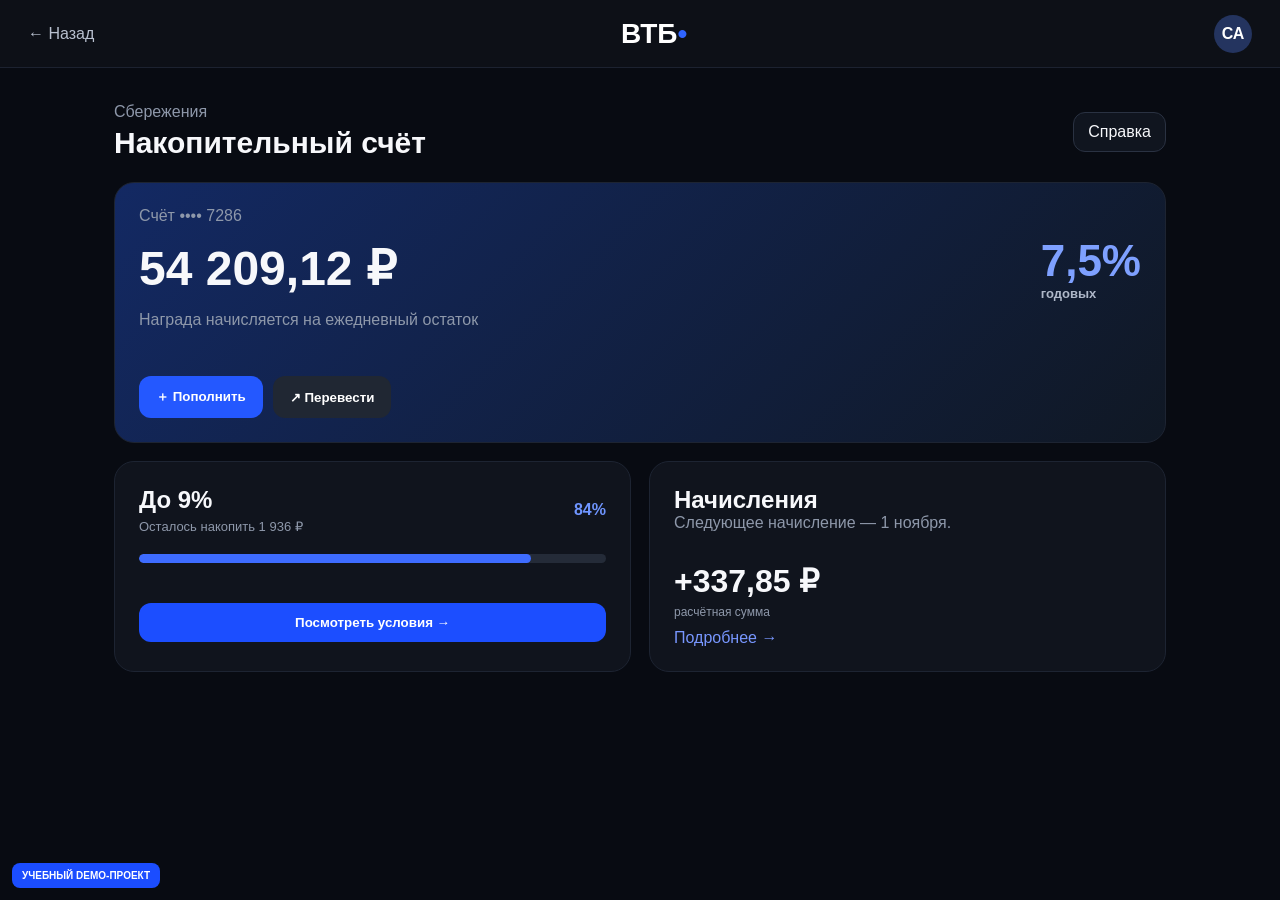
==== savings.html @ 23150d65 "Add files via upload" ====
<!DOCTYPE html><html lang="ru"><head><meta charset="UTF-8"><meta name="viewport" content="width=device-width,initial-scale=1"><title>Накопительный счёт — DEMO</title><link rel="stylesheet" href="style.css"></head><body><div class="demo-badge">УЧЕБНЫЙ DEMO-ПРОЕКТ</div><header class="header"><a class="back-link" href="index.html">← Назад</a><a class="logo" href="index.html">ВТБ<span>•</span></a><button class="avatar" data-action="profile">СА</button></header><main class="savings-page"><div class="page-head"><div><p class="eyebrow">Сбережения</p><h1>Накопительный счёт</h1></div><button class="outline-btn" data-action="help">Справка</button></div><section class="savings-hero card"><div><span class="label">Счёт •••• 7286</span><h2>54 209,12 ₽</h2><p>Награда начисляется на ежедневный остаток</p></div><div class="rate-big">7,5%<small>годовых</small></div><div class="button-row"><button class="primary-btn" data-action="topup-savings">＋ Пополнить</button><button class="secondary-btn" data-action="transfer-savings">↗ Перевести</button></div></section><div class="savings-grid"><article class="card"><div class="section-title"><div><h2>До 9%</h2><p>Осталось накопить 1 936 ₽</p></div><span class="percent">84%</span></div><div class="progress"><span></span></div><button class="full-btn" data-action="goal">Посмотреть условия →</button></article><article class="card"><h2>Начисления</h2><p class="muted">Следующее начисление — 1 ноября.</p><div class="earning">+337,85 ₽<small>расчётная сумма</small></div><button class="text-btn" data-action="help">Подробнее →</button></article></div></main><div class="modal" id="modal"><div class="modal-box"><button class="modal-close" data-action="close">×</button><div id="modalContent"></div></div></div><script src="app.js"></script></body></html>
---- style.css ----
*{box-sizing:border-box;margin:0;padding:0}body{font-family:Arial,sans-serif;background:#080b12;color:#f7f8fb;min-height:100vh}.demo-badge{position:fixed;bottom:12px;left:12px;z-index:2000;background:#1b4dff;color:#fff;padding:7px 10px;border-radius:8px;font-size:10px;font-weight:700}.header{height:68px;border-bottom:1px solid #1c2230;background:#0d1017;display:flex;align-items:center;justify-content:space-between;padding:0 28px;position:sticky;top:0;z-index:100}.logo{font-size:28px;font-weight:800;color:#fff;text-decoration:none}.logo span{color:#2f64ff}.header-actions{display:flex;gap:10px;align-items:center}.header-link,.icon-btn,.avatar,.outline-btn,.text-btn,.menu-item,.quick-card,.service-card{font:inherit;border:0;background:none;color:inherit;cursor:pointer}.header-link{padding:10px;color:#aeb6c7}.avatar{width:38px;height:38px;border-radius:50%;background:#24345f;color:#fff;font-weight:700}.avatar.big{display:grid;place-items:center}.mobile-menu{display:none}.layout{display:grid;grid-template-columns:230px minmax(0,1fr) 285px;gap:24px;padding:24px;max-width:1500px;margin:auto}.sidebar{background:#0e121a;border:1px solid #1b2230;border-radius:20px;padding:20px;height:calc(100vh - 116px);position:sticky;top:92px;display:flex;flex-direction:column}.user-card{display:flex;gap:12px;align-items:center;padding-bottom:24px;border-bottom:1px solid #1d2330}.user-card small{display:block;color:#8e98aa;margin-top:4px}.sidebar nav{padding-top:18px}.menu-item{width:100%;text-align:left;padding:13px 12px;border-radius:12px;color:#9ea7b9;margin-bottom:6px}.menu-item span{margin-left:8px}.menu-item:hover,.menu-item.active{background:#18284f;color:#fff}.sidebar-bottom{margin-top:auto}.page-head{display:flex;align-items:center;justify-content:space-between;margin-bottom:22px}.eyebrow,.muted,.account-number,.label,.card p,.transaction small,.quick-card small,.service-card small{color:#8e98aa}.page-head h1{font-size:30px;margin-top:5px}.outline-btn{border:1px solid #2a3242;padding:10px 14px;border-radius:12px;background:#10151f}.dot{display:inline-block;width:7px;height:7px;background:#4d75ff;border-radius:50%}.balance-grid{display:grid;grid-template-columns:1.35fr 1fr;gap:18px}.card{background:#10141d;border:1px solid #1d2432;border-radius:20px;padding:24px;margin-bottom:18px}.balance-card{background:linear-gradient(135deg,#14265b,#0f1728)}.card-top,.section-title{display:flex;justify-content:space-between}.balance{font-size:44px;font-weight:800;margin:24px 0 8px}.account-number{font-size:13px}.button-row{display:flex;gap:10px;margin-top:22px;flex-wrap:wrap}.primary-btn,.secondary-btn,.full-btn,.white-btn{border:0;border-radius:12px;padding:12px 17px;font-weight:700;cursor:pointer;text-decoration:none;display:inline-block}.primary-btn{background:#2458ff;color:white}.secondary-btn{background:#202733;color:white}.full-btn{background:#1c4eff;color:white;width:100%;text-align:center;margin-top:20px}.rate,.percent{color:#6f95ff;font-weight:700}.savings-mini h2{font-size:31px;margin-top:28px}.quick-grid{display:grid;grid-template-columns:repeat(4,1fr);gap:12px;margin:6px 0 18px}.quick-card{background:#10141d;border:1px solid #1d2432;border-radius:16px;padding:18px;text-align:left}.quick-icon{display:grid;place-items:center;width:36px;height:36px;border-radius:10px;background:#19284c;margin-bottom:14px}.quick-card strong,.quick-card small{display:block}.quick-card small{font-size:12px;margin-top:6px}.section-title{align-items:center;margin-bottom:15px}.section-title p{font-size:13px;margin-top:5px}.text-btn{color:#7897ff}.transactions{display:grid}.transaction{display:grid;grid-template-columns:42px 1fr auto;align-items:center;gap:12px;padding:13px 4px;border-bottom:1px solid #1c2230}.transaction:last-child{border:0}.tx-icon{width:36px;height:36px;border-radius:10px;background:#1a202b;display:grid;place-items:center}.transaction small{display:block;font-size:12px;margin-top:4px}.plus{color:#5fd39a}.support-card{background:linear-gradient(160deg,#2458ff,#102e9c);border-radius:22px;padding:26px;text-align:center;min-height:270px}.support-symbol{width:46px;height:46px;border-radius:50%;display:grid;place-items:center;background:#fff;color:#2458ff;margin:0 auto 18px;font-weight:800;font-size:22px}.support-card p{color:#d8e0ff;line-height:1.5;margin:12px 0 22px}.white-btn{background:#fff;color:#12318f;width:100%}.tip-card{display:flex;gap:12px;padding:18px;margin-top:14px;border:1px solid #1d2432;background:#10141d;border-radius:18px}.tip-card p{font-size:13px;margin-top:5px}.hidden{display:none}.modal{position:fixed;inset:0;background:rgba(0,0,0,.72);display:flex;align-items:center;justify-content:center;opacity:0;visibility:hidden;transition:.2s;z-index:1500;padding:20px}.modal.show{opacity:1;visibility:visible}.modal-box{position:relative;width:480px;max-width:100%;background:#11161f;border:1px solid #2a3241;border-radius:22px;padding:30px}.modal-close{position:absolute;right:12px;top:10px;border:0;background:transparent;color:#aeb6c7;font-size:28px;cursor:pointer}.modal-box label{display:block;color:#b9c1cf;font-size:13px;margin:14px 0}.modal-box input{display:block;width:100%;margin-top:7px;padding:13px;border:1px solid #2b3445;background:#0b0f16;color:#fff;border-radius:10px}.modal-note{color:#9ba5b6;line-height:1.5;margin-bottom:16px}.modal-amount{font-size:30px;font-weight:800;margin-top:10px}.full{width:100%;margin-top:12px}.service-grid{display:grid;grid-template-columns:1fr 1fr;gap:10px}.service-card{background:#151b25;border:1px solid #263041;border-radius:14px;padding:17px;text-align:left;min-height:90px}.service-card strong,.service-card small{display:block;margin-top:8px}.service-list{display:grid;gap:9px}.service-list button{padding:15px;background:#171d27;border:1px solid #273043;color:#fff;border-radius:12px;text-align:left}.notice{padding:14px;background:#171d27;border-radius:12px;margin:8px 0}.notice p{color:#a5afbf;margin-top:5px;font-size:13px}.toast{position:fixed;bottom:24px;left:50%;transform:translateX(-50%);background:#fff;color:#111;padding:13px 18px;border-radius:12px;z-index:3000;font-weight:700}.back-link{color:#b8c0cf;text-decoration:none}.savings-page{max-width:1100px;margin:auto;padding:35px 24px}.savings-hero{display:grid;grid-template-columns:1fr auto;gap:25px;align-items:center;background:linear-gradient(135deg,#132963,#101824)}.savings-hero h2{font-size:48px;margin:15px 0}.rate-big{font-size:44px;font-weight:800;color:#7ea0ff}.rate-big small{display:block;font-size:13px;color:#aeb7c8}.savings-hero .button-row{grid-column:1/-1}.savings-grid{display:grid;grid-template-columns:1fr 1fr;gap:18px}.progress{height:9px;background:#242b38;border-radius:99px;overflow:hidden;margin:20px 0}.progress span{display:block;height:100%;width:84%;background:#3e6cff;border-radius:99px}.earning{font-size:32px;font-weight:800;margin:30px 0 10px}.earning small{display:block;color:#8e98aa;font-size:12px;font-weight:400;margin-top:5px}@media(max-width:1100px){.layout{grid-template-columns:210px minmax(0,1fr)}.support-panel{display:none}.quick-grid{grid-template-columns:repeat(2,1fr)}}@media(max-width:760px){.header{padding:0 14px}.header-link span{display:none}.mobile-menu{display:block;font-size:22px}.layout{display:block;padding:14px}.sidebar{position:fixed;left:14px;top:82px;width:250px;height:auto;z-index:1200;transform:translateX(-120%);transition:.25s;box-shadow:0 20px 50px #000}.sidebar.open{transform:translateX(0)}.page-head h1{font-size:25px}.balance-grid,.savings-grid{grid-template-columns:1fr}.balance{font-size:37px}.quick-grid{grid-template-columns:1fr 1fr}.savings-hero{grid-template-columns:1fr}.savings-hero h2{font-size:37px}.rate-big{font-size:37px}.service-grid{grid-template-columns:1fr}.transaction{font-size:13px}.card{padding:18px}}@media(max-width:430px){.quick-grid{grid-template-columns:1fr}}
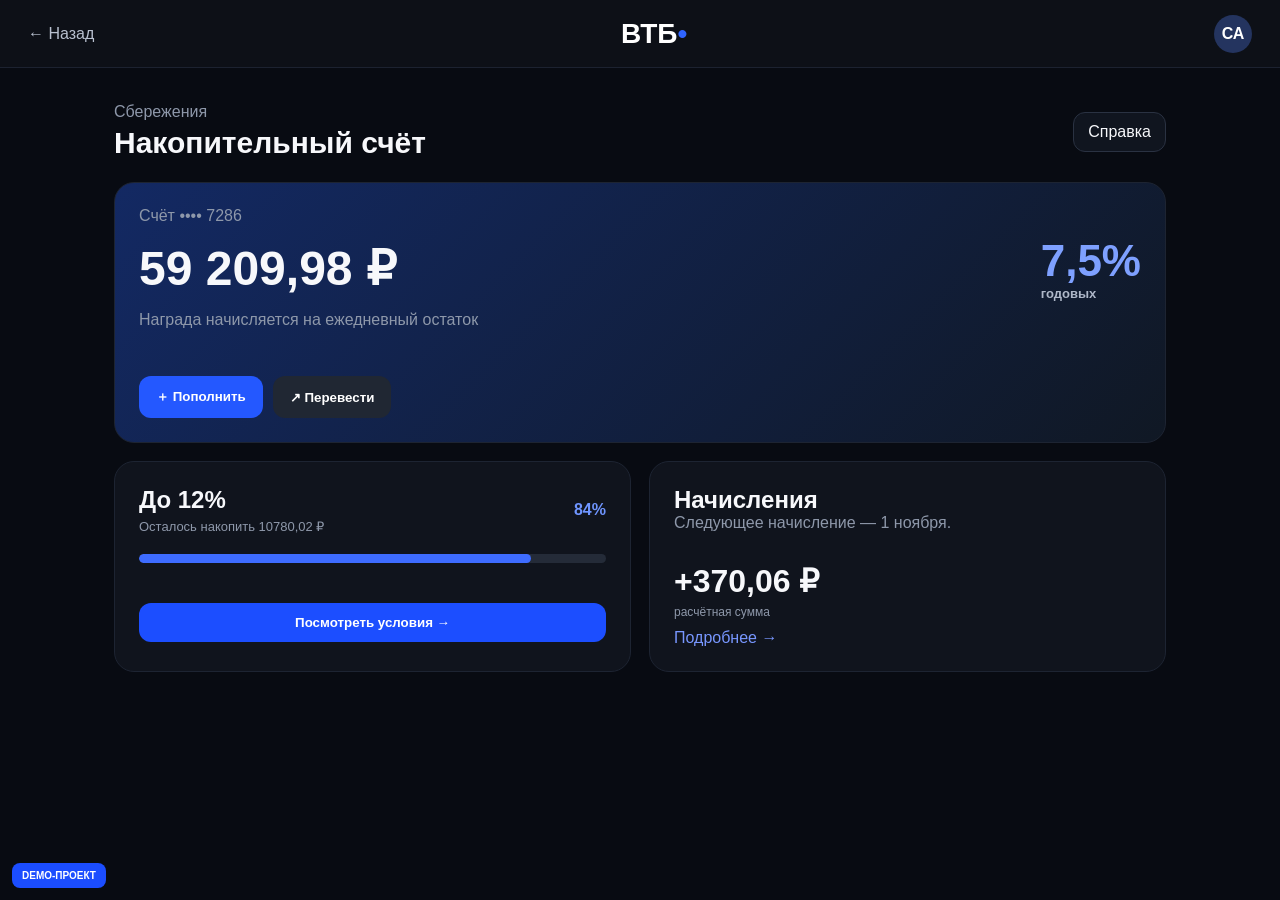
==== commit 8cbe2594: "Add files via upload" ====
--- a/savings.html
+++ b/savings.html
@@ -1 +1 @@
-<!DOCTYPE html><html lang="ru"><head><meta charset="UTF-8"><meta name="viewport" content="width=device-width,initial-scale=1"><title>Накопительный счёт — DEMO</title><link rel="stylesheet" href="style.css"></head><body><div class="demo-badge">УЧЕБНЫЙ DEMO-ПРОЕКТ</div><header class="header"><a class="back-link" href="index.html">← Назад</a><a class="logo" href="index.html">ВТБ<span>•</span></a><button class="avatar" data-action="profile">СА</button></header><main class="savings-page"><div class="page-head"><div><p class="eyebrow">Сбережения</p><h1>Накопительный счёт</h1></div><button class="outline-btn" data-action="help">Справка</button></div><section class="savings-hero card"><div><span class="label">Счёт •••• 7286</span><h2>54 209,12 ₽</h2><p>Награда начисляется на ежедневный остаток</p></div><div class="rate-big">7,5%<small>годовых</small></div><div class="button-row"><button class="primary-btn" data-action="topup-savings">＋ Пополнить</button><button class="secondary-btn" data-action="transfer-savings">↗ Перевести</button></div></section><div class="savings-grid"><article class="card"><div class="section-title"><div><h2>До 9%</h2><p>Осталось накопить 1 936 ₽</p></div><span class="percent">84%</span></div><div class="progress"><span></span></div><button class="full-btn" data-action="goal">Посмотреть условия →</button></article><article class="card"><h2>Начисления</h2><p class="muted">Следующее начисление — 1 ноября.</p><div class="earning">+337,85 ₽<small>расчётная сумма</small></div><button class="text-btn" data-action="help">Подробнее →</button></article></div></main><div class="modal" id="modal"><div class="modal-box"><button class="modal-close" data-action="close">×</button><div id="modalContent"></div></div></div><script src="app.js"></script></body></html>
+<!DOCTYPE html><html lang="ru"><head><meta charset="UTF-8"><meta name="viewport" content="width=device-width,initial-scale=1"><title>Накопительный счёт — DEMO</title><link rel="stylesheet" href="style.css"></head><body><div class="demo-badge"> DEMO-ПРОЕКТ</div><header class="header"><a class="back-link" href="index.html">← Назад</a><a class="logo" href="index.html">ВТБ<span>•</span></a><button class="avatar" data-action="profile">СА</button></header><main class="savings-page"><div class="page-head"><div><p class="eyebrow">Сбережения</p><h1>Накопительный счёт</h1></div><button class="outline-btn" data-action="help">Справка</button></div><section class="savings-hero card"><div><span class="label">Счёт •••• 7286</span><h2>59 209,98 ₽</h2><p>Награда начисляется на ежедневный остаток</p></div><div class="rate-big">7,5%<small>годовых</small></div><div class="button-row"><button class="primary-btn" data-action="topup-savings">＋ Пополнить</button><button class="secondary-btn" data-action="transfer-savings">↗ Перевести</button></div></section><div class="savings-grid"><article class="card"><div class="section-title"><div><h2>До 12%</h2><p>Осталось накопить 10780,02 ₽</p></div><span class="percent">84%</span></div><div class="progress"><span></span></div><button class="full-btn" data-action="goal">Посмотреть условия →</button></article><article class="card"><h2>Начисления</h2><p class="muted">Следующее начисление — 1 ноября.</p><div class="earning">+370,06 ₽<small>расчётная сумма</small></div><button class="text-btn" data-action="help">Подробнее →</button></article></div></main><div class="modal" id="modal"><div class="modal-box"><button class="modal-close" data-action="close">×</button><div id="modalContent"></div></div></div><script src="app.js"></script></body></html>
